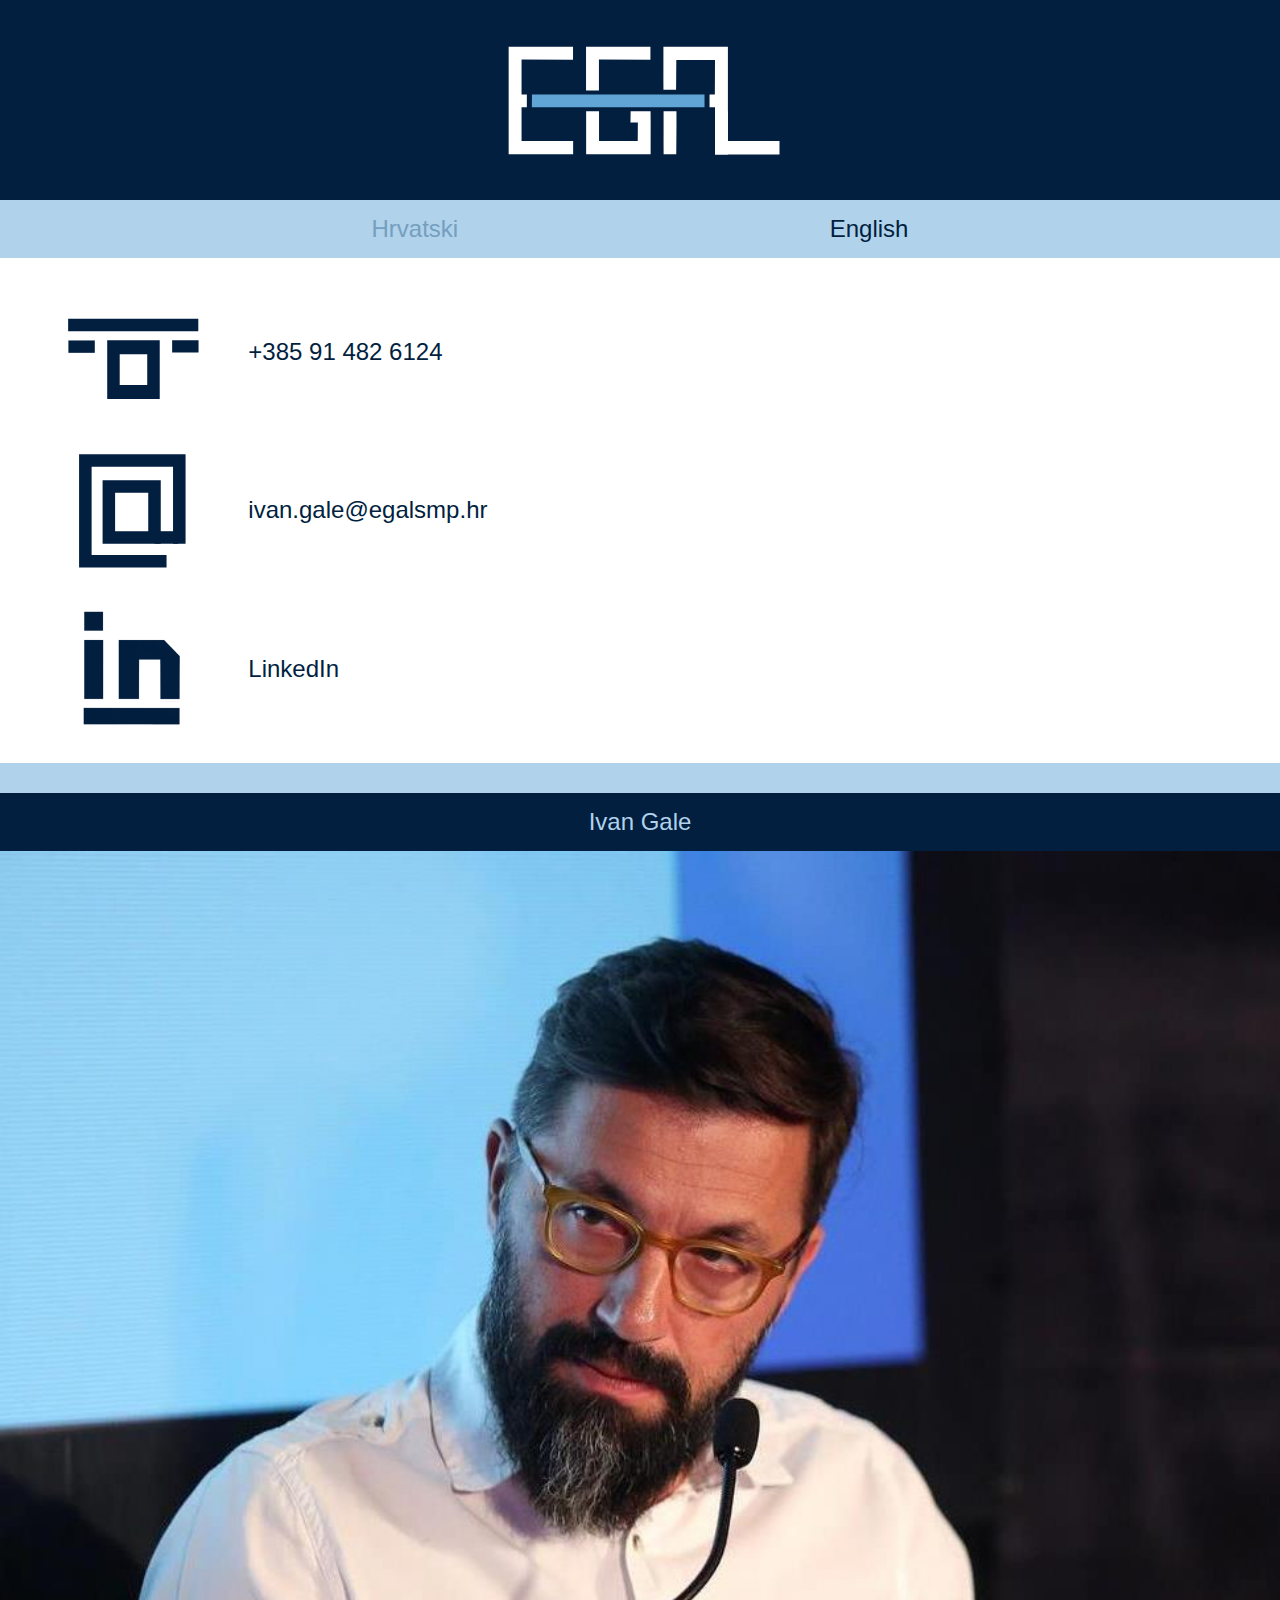
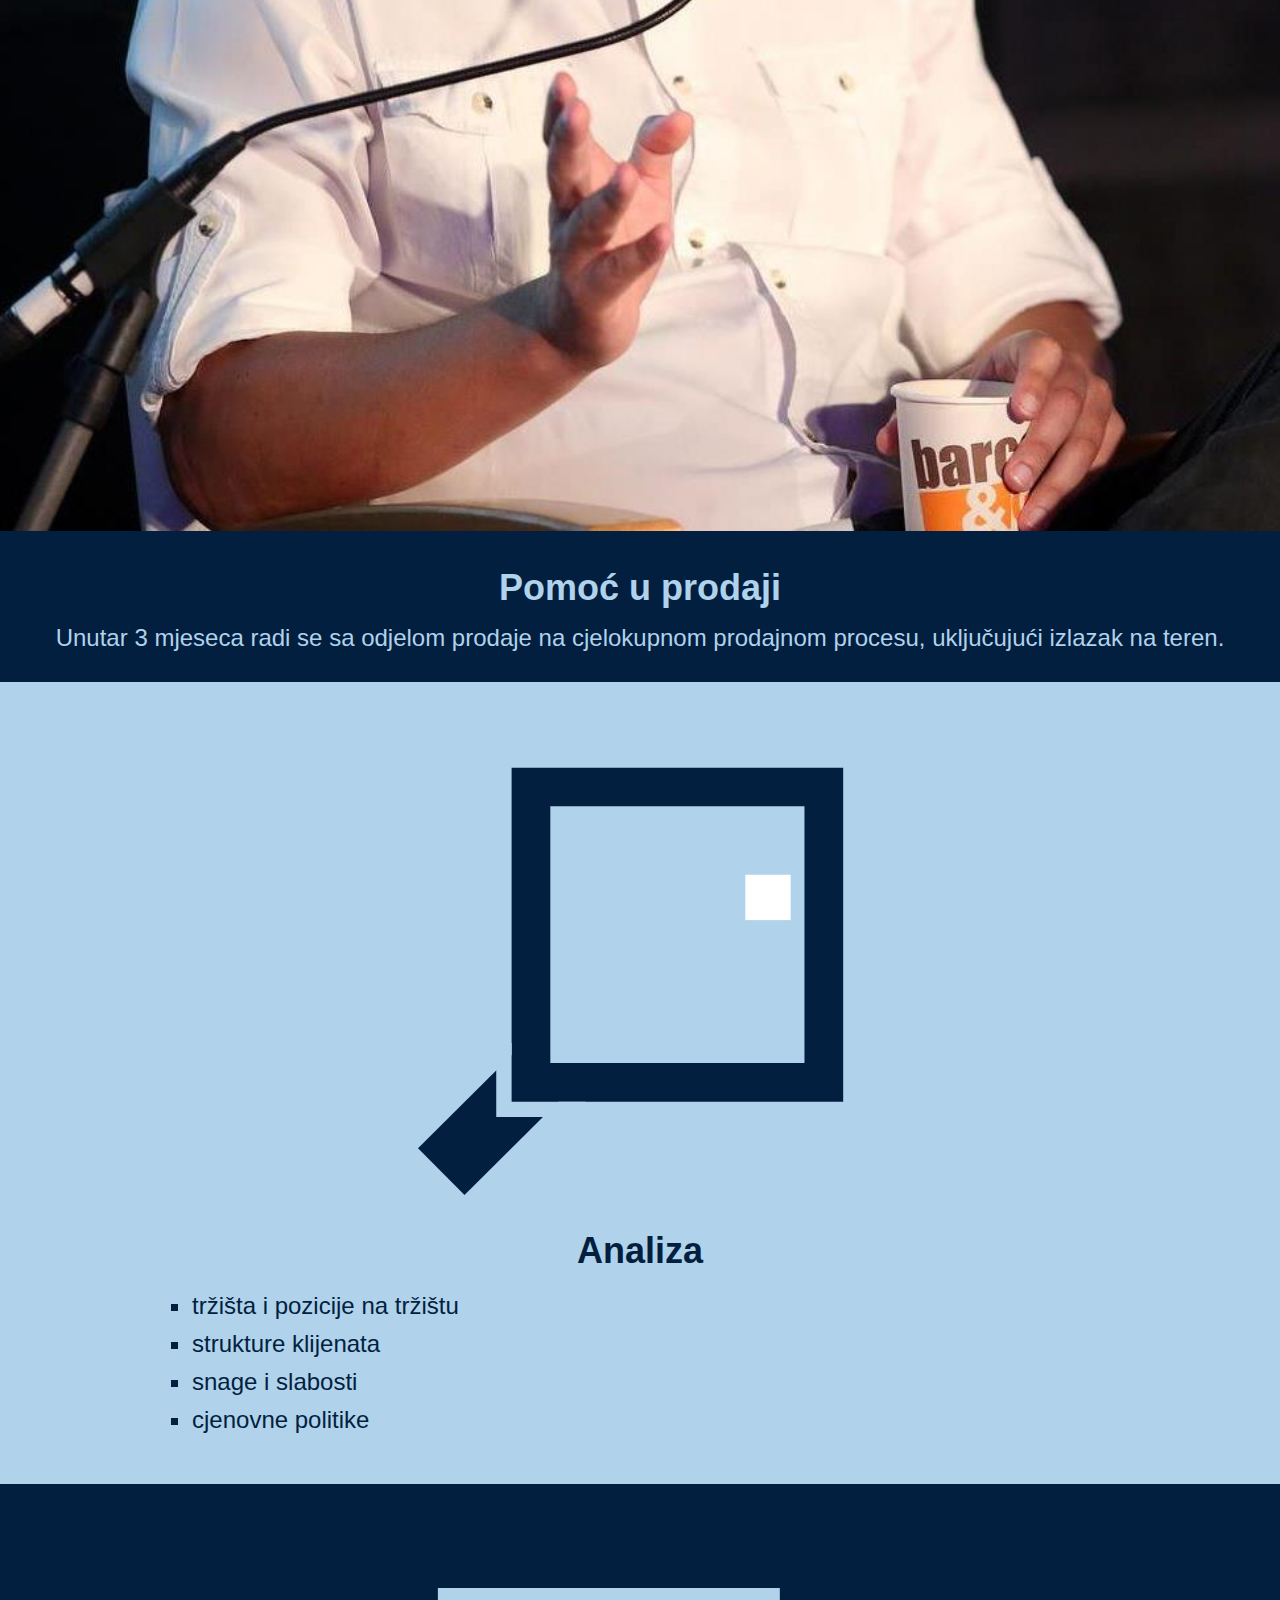
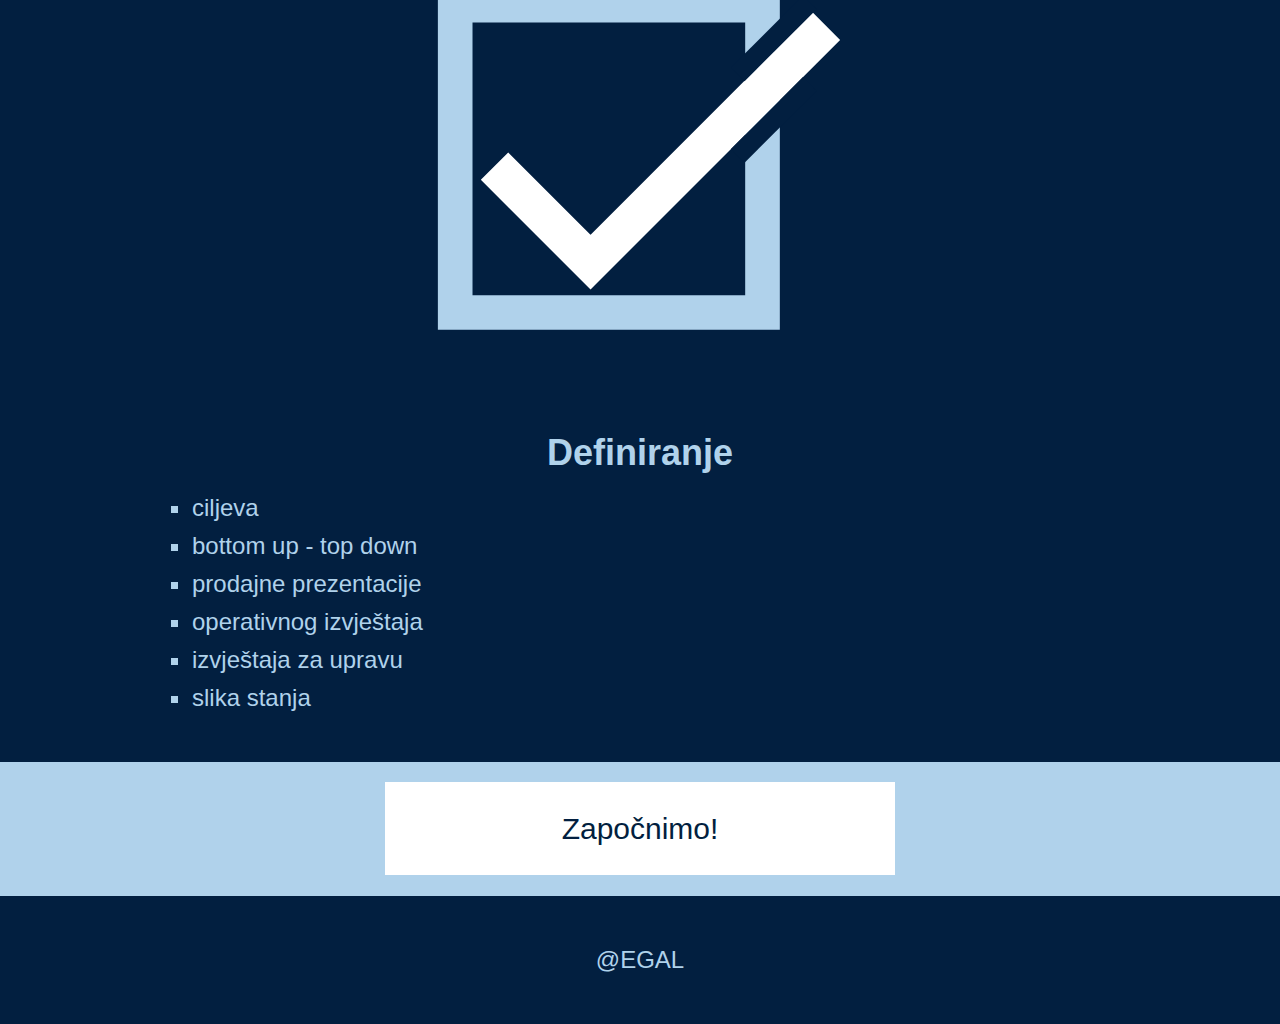
==== index.html @ 9bb43aa2 "Add files via upload" ====
<!DOCTYPE html>
<html>
<head>
  <meta http-equiv="refresh" content="0; URL='/hr/index.html'"/>
</head>
<body>
  <p>If you are not redirected, <a href="/hr/index.html">click here</a>.</p>
</body>
</html>
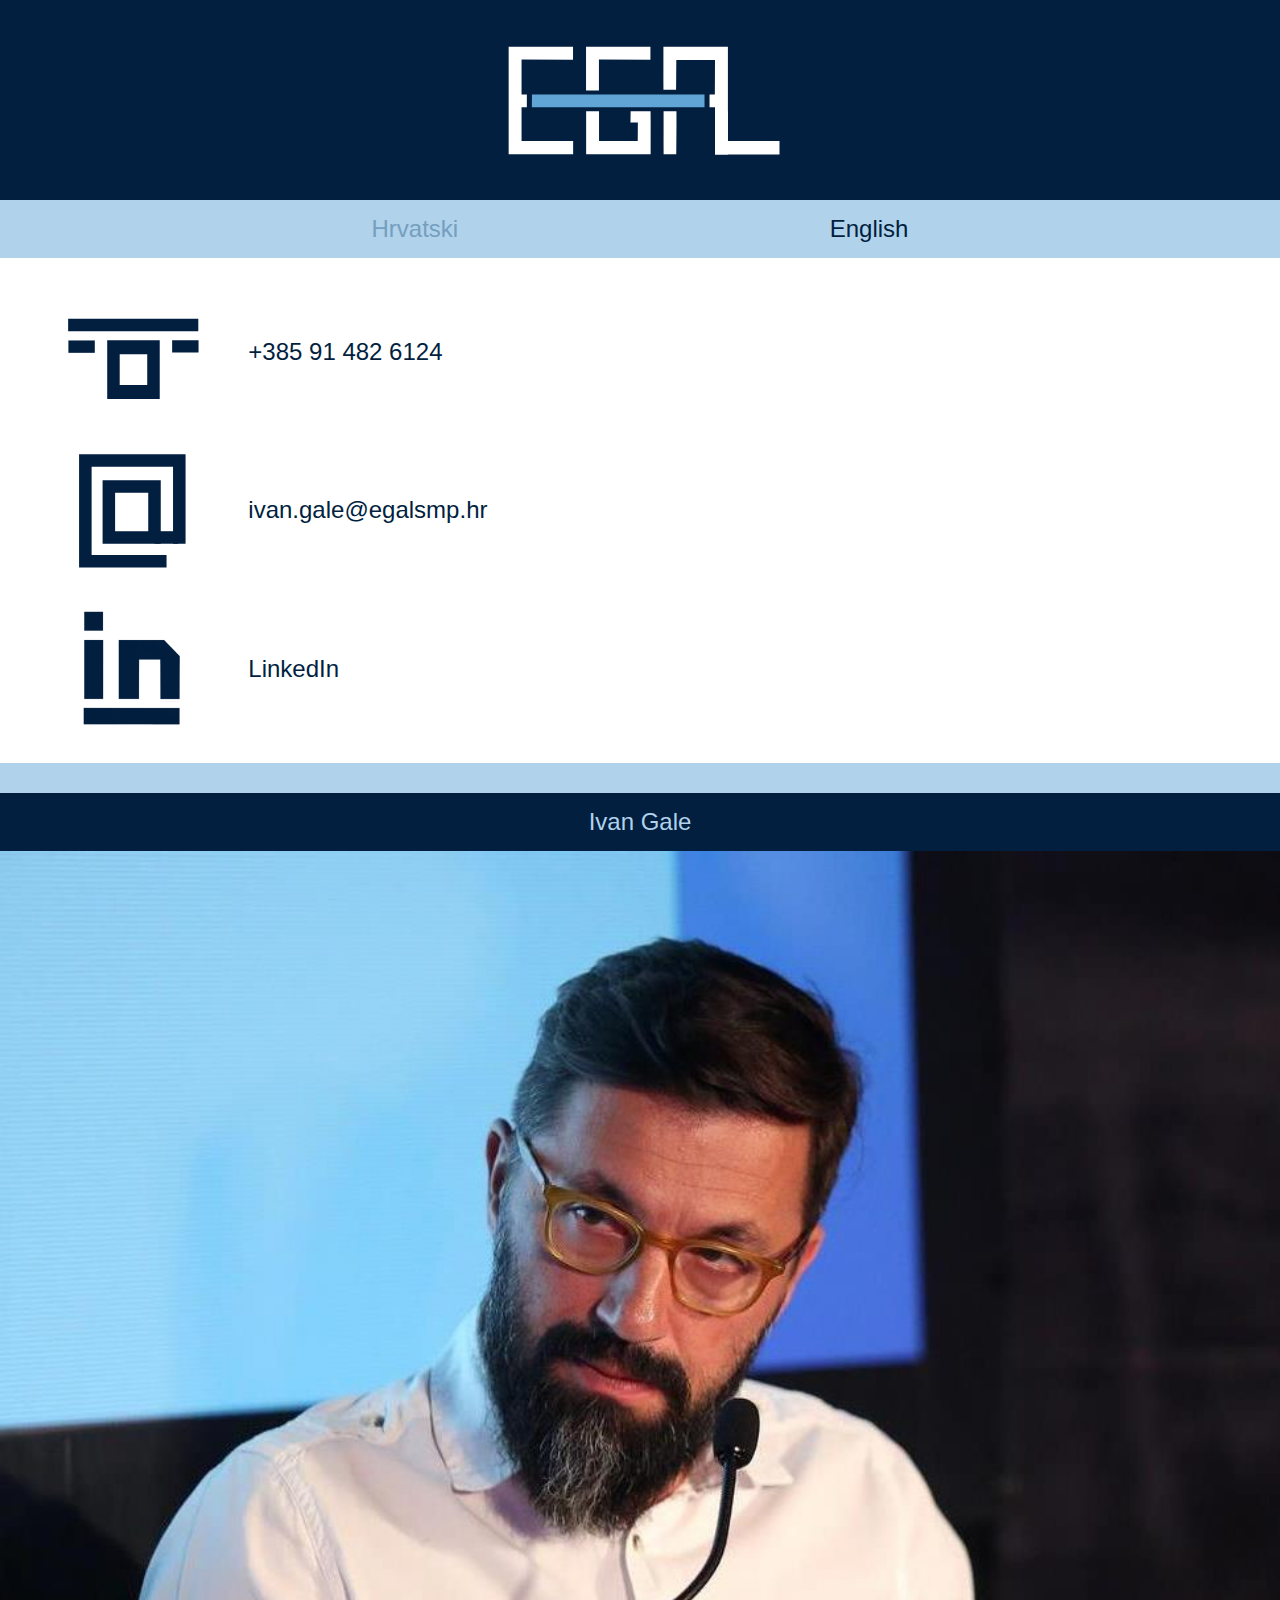
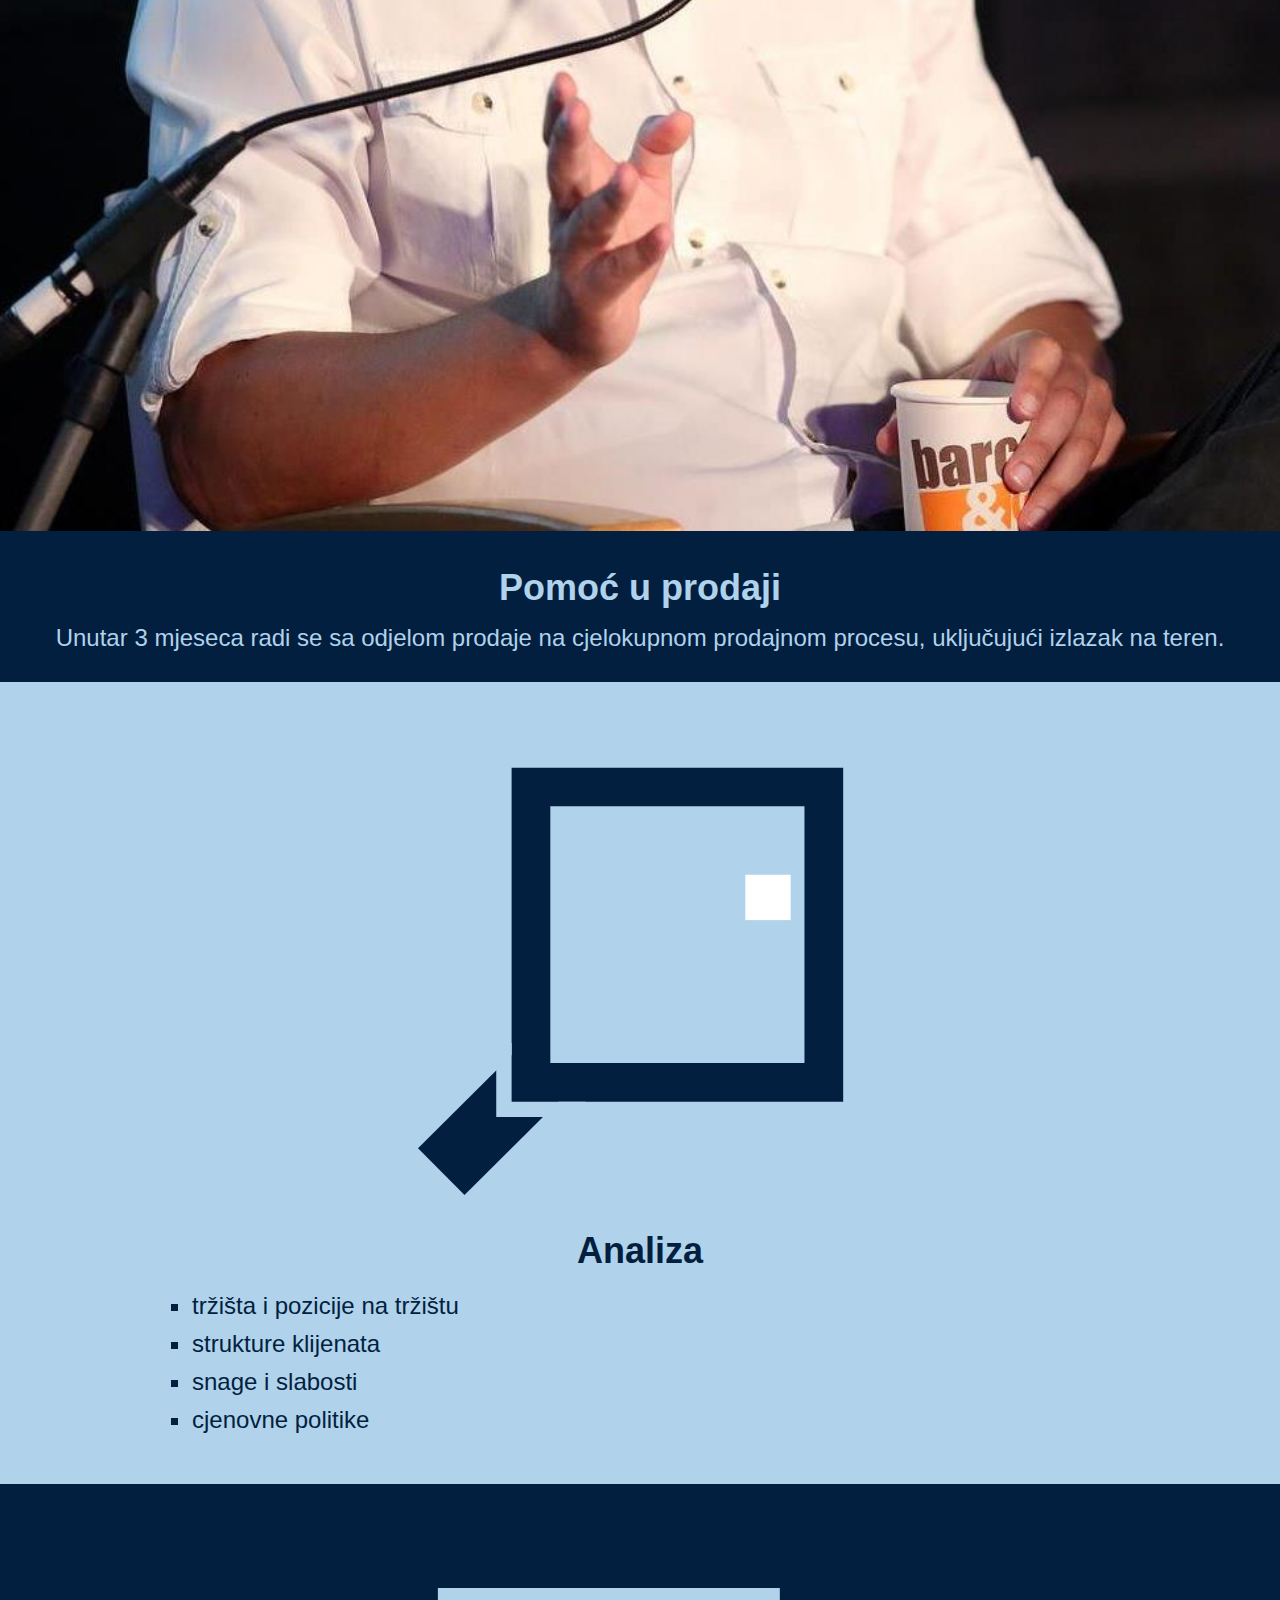
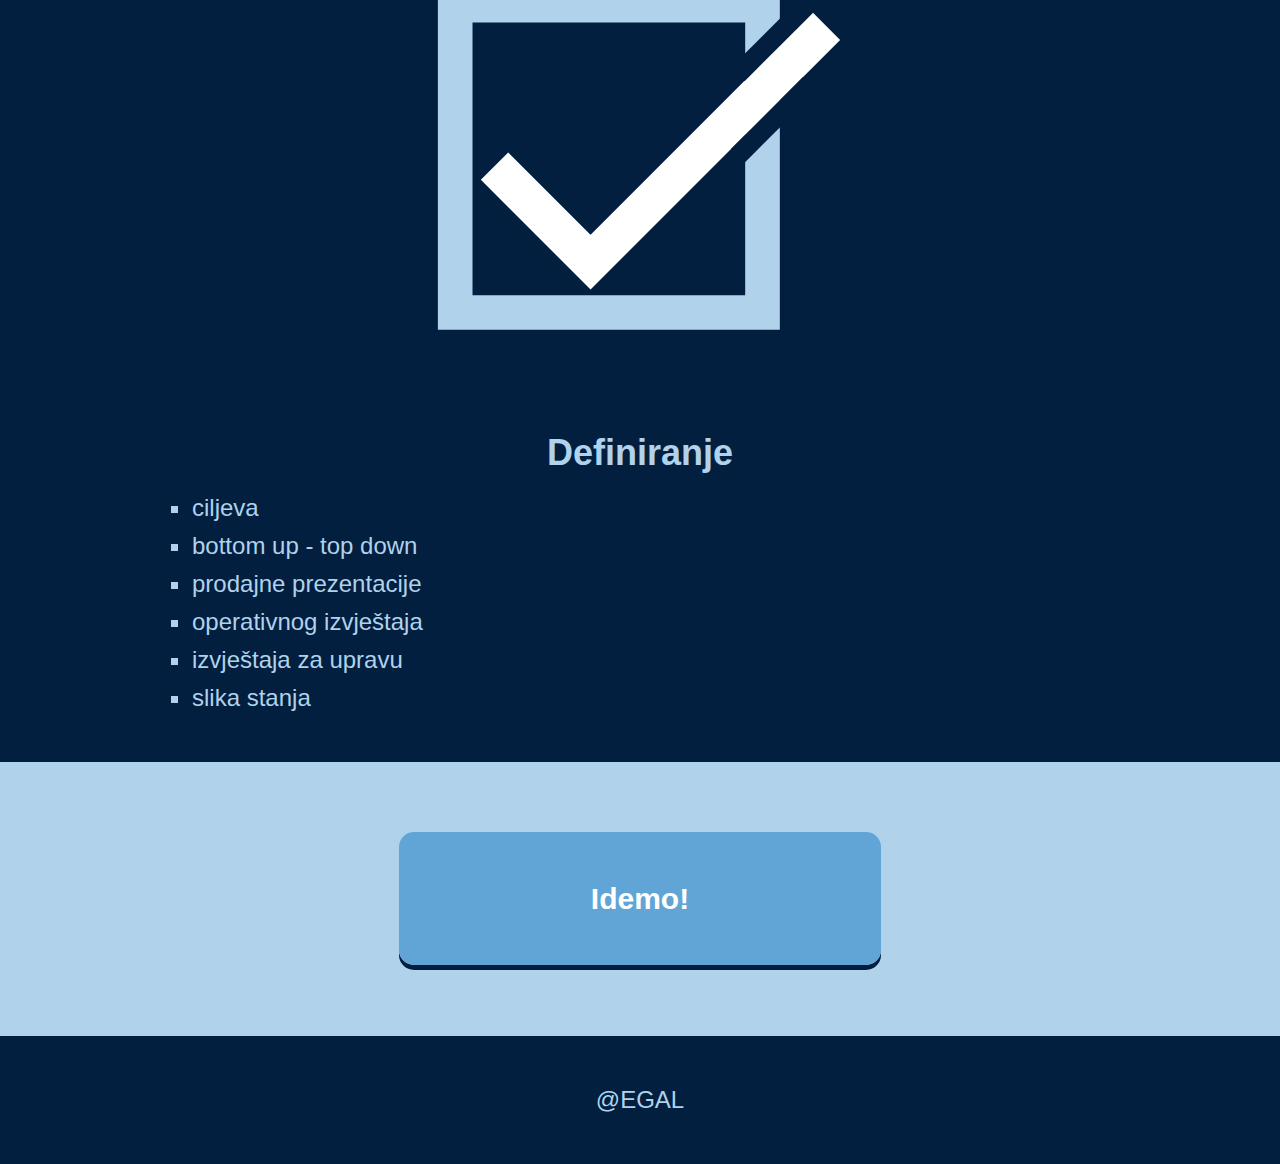
==== commit 3ea24ebe: "Add files via upload" ====
--- a/index.html
+++ b/index.html
@@ -1,9 +1,9 @@
 <!DOCTYPE html>
 <html>
 <head>
-  <meta http-equiv="refresh" content="0; URL='/hr/index.html'"/>
+  <meta http-equiv="refresh" content="0; URL='hr/index.html'"/>
 </head>
 <body>
-  <p>If you are not redirected, <a href="/hr/index.html">click here</a>.</p>
+  <p>If you are not redirected, <a href="hr/index.html">click here</a>.</p>
 </body>
 </html>
